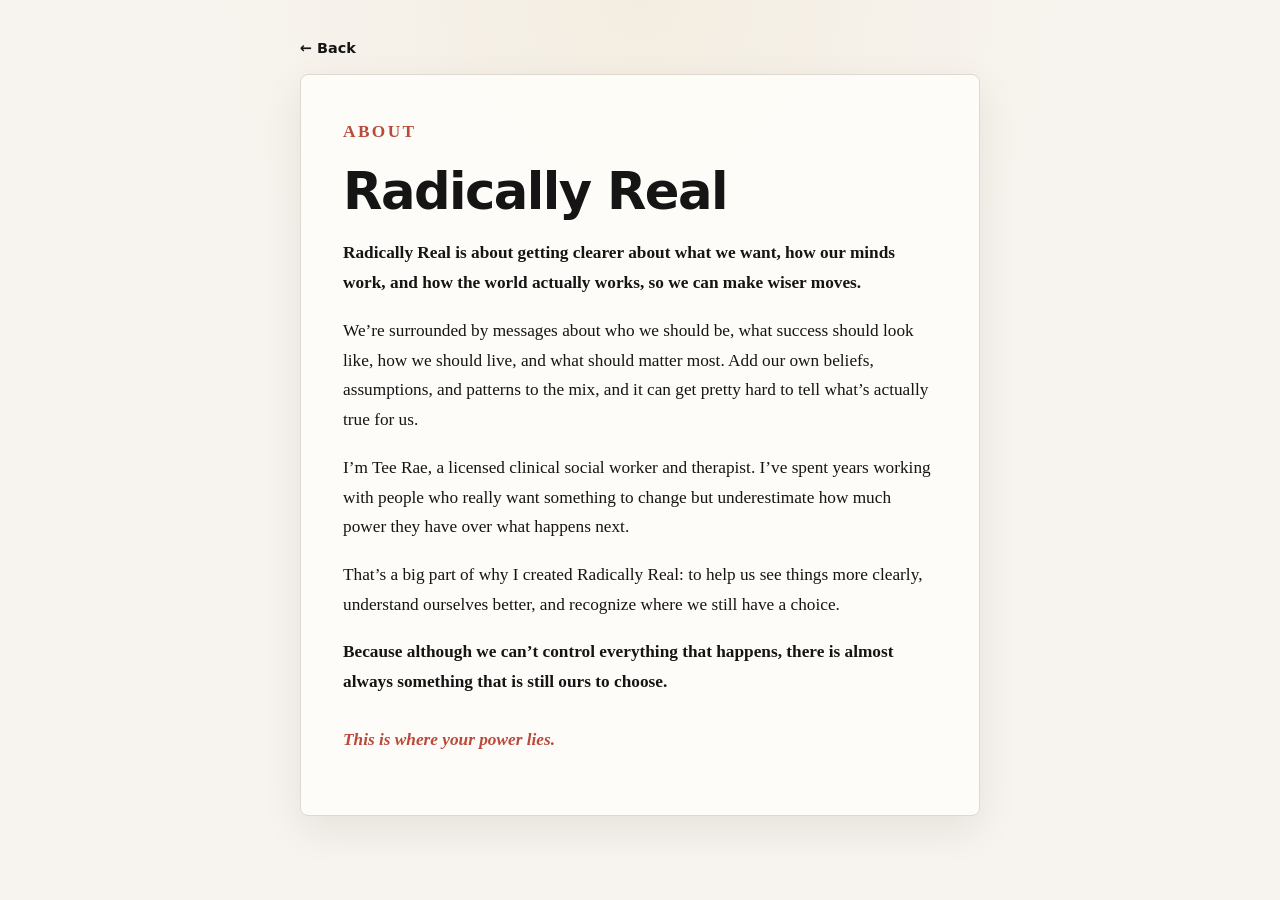
==== about.html @ 1d426fca "Add files via upload" ====
<!doctype html>
<html lang="en">
<head>
  <meta charset="utf-8" />
  <meta name="viewport" content="width=device-width, initial-scale=1" />
  <meta name="description" content="About Radically Real and Tee Rae." />
  <title>About Radically Real</title>
  <link rel="stylesheet" href="styles.css" />
</head>
<body>
  <main class="site-shell">
    <a class="back-link" href="index.html">← Back</a>
    <article class="page-card">
      <p class="page-kicker">About</p>
      <h1>Radically Real</h1>

      <p><strong>Radically Real is about getting clearer about what we want, how our minds work, and how the world actually works, so we can make wiser moves.</strong></p>

      <p>We’re surrounded by messages about who we should be, what success should look like, how we should live, and what should matter most. Add our own beliefs, assumptions, and patterns to the mix, and it can get pretty hard to tell what’s actually true for us.</p>

      <p>I’m Tee Rae, a licensed clinical social worker and therapist. I’ve spent years working with people who really want something to change but underestimate how much power they have over what happens next.</p>

      <p>That’s a big part of why I created Radically Real: to help us see things more clearly, understand ourselves better, and recognize where we still have a choice.</p>

      <p><strong>Because although we can’t control everything that happens, there is almost always something that is still ours to choose.</strong></p>

      <p class="signature">This is where your power lies.</p>
    </article>
  </main>
</body>
</html>
---- styles.css ----
:root {
  --ivory: #f7f4ef;
  --paper: #fffdf9;
  --ink: #151515;
  --muted: #6f6a63;
  --amber: #c9922f;
  --rust: #b94a3a;
  --line: #ded8cf;
  --shadow: 0 14px 40px rgba(25, 22, 18, 0.08);
}

* { box-sizing: border-box; }

html { scroll-behavior: smooth; }

body {
  margin: 0;
  min-height: 100vh;
  background:
    radial-gradient(circle at top, rgba(201,146,47,0.07), transparent 28rem),
    var(--ivory);
  color: var(--ink);
  font-family: Inter, ui-sans-serif, system-ui, -apple-system, BlinkMacSystemFont, "Segoe UI", sans-serif;
  -webkit-font-smoothing: antialiased;
}

a { color: inherit; }

.site-shell {
  width: min(100% - 32px, 680px);
  margin: 0 auto;
  padding: 38px 0 28px;
}

.brand {
  text-align: center;
  margin-bottom: 28px;
}

.brand-logo {
  display: block;
  width: min(68vw, 330px);
  height: auto;
  margin: 0 auto 12px;
}

.tagline {
  margin: 0;
  font-family: Georgia, "Times New Roman", serif;
  font-size: clamp(1.08rem, 2.8vw, 1.28rem);
  font-style: italic;
  line-height: 1.5;
}

.link-stack {
  display: grid;
  gap: 14px;
}

.link-card {
  display: block;
  text-decoration: none;
  background: rgba(255, 253, 249, 0.92);
  border: 1px solid var(--ink);
  border-radius: 4px;
  padding: 19px 20px 18px;
  box-shadow: 0 5px 0 rgba(21,21,21,0.06);
  transition: transform 160ms ease, box-shadow 160ms ease, border-color 160ms ease;
}

.link-card:hover,
.link-card:focus-visible {
  transform: translateY(-2px);
  box-shadow: var(--shadow);
  border-color: var(--amber);
  outline: none;
}

.link-card.primary {
  border: 2px solid var(--amber);
  background: #fffaf1;
}

.link-title {
  display: block;
  font-size: 1rem;
  font-weight: 800;
  letter-spacing: 0.08em;
  text-transform: uppercase;
}

.link-subtitle {
  display: block;
  margin-top: 5px;
  color: var(--muted);
  font-family: Georgia, "Times New Roman", serif;
  font-size: 0.98rem;
  line-height: 1.4;
}

.footer {
  margin-top: 34px;
  text-align: center;
  color: var(--muted);
  font-size: 0.82rem;
}

.footer a {
  text-underline-offset: 3px;
}

.page-card {
  background: rgba(255,253,249,0.94);
  border: 1px solid var(--line);
  border-radius: 8px;
  padding: clamp(24px, 5vw, 42px);
  box-shadow: var(--shadow);
}

.page-kicker {
  margin: 0 0 8px;
  color: var(--rust);
  font-size: 0.78rem;
  font-weight: 800;
  letter-spacing: 0.14em;
  text-transform: uppercase;
}

h1 {
  margin: 0 0 20px;
  font-size: clamp(2rem, 7vw, 3.2rem);
  line-height: 1.05;
  letter-spacing: -0.03em;
}

.page-card p {
  margin: 0 0 18px;
  font-family: Georgia, "Times New Roman", serif;
  font-size: 1.08rem;
  line-height: 1.72;
}

.signature {
  margin-top: 28px !important;
  color: var(--rust);
  font-style: italic;
  font-weight: 700;
}

.back-link {
  display: inline-block;
  margin-bottom: 18px;
  font-size: 0.9rem;
  font-weight: 700;
  text-decoration: none;
}

.back-link:hover { text-decoration: underline; }

.contact-box {
  margin-top: 26px;
  padding: 20px;
  border: 1px solid var(--line);
  background: var(--paper);
}

.contact-box a {
  font-weight: 800;
  color: var(--rust);
  text-decoration-thickness: 1px;
  text-underline-offset: 3px;
}

.note {
  margin-top: 20px;
  color: var(--muted);
  font-size: 0.86rem;
  line-height: 1.5;
}

@media (max-width: 480px) {
  .site-shell { width: min(100% - 24px, 680px); padding-top: 24px; }
  .brand-logo { width: min(74vw, 300px); }
  .link-card { padding: 17px 17px 16px; }
}
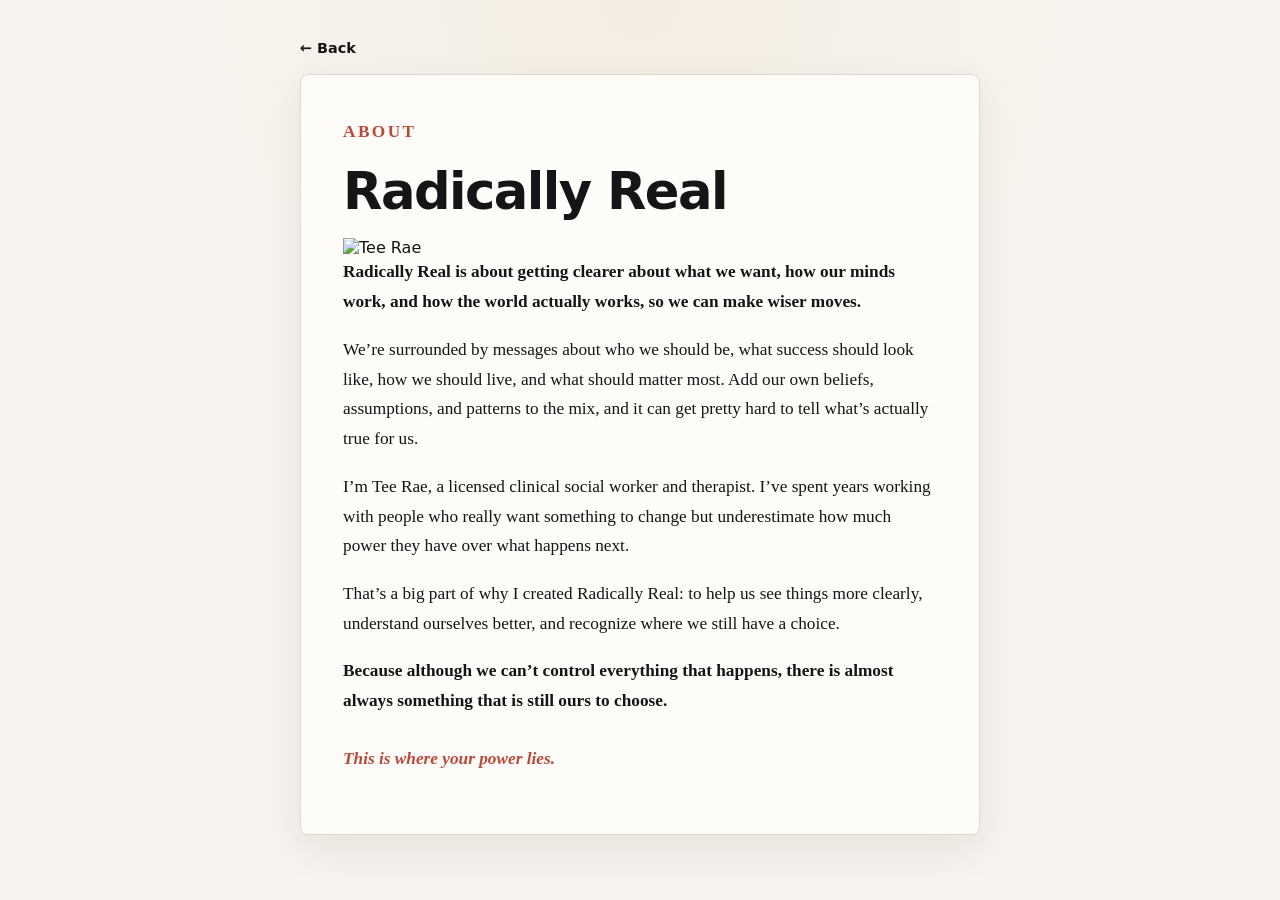
==== commit dcd1f200: "Add image to about page" ====
--- a/about.html
+++ b/about.html
@@ -13,7 +13,7 @@
     <article class="page-card">
       <p class="page-kicker">About</p>
       <h1>Radically Real</h1>
-
+      <img class="about-photo" src="tee rae about.png" alt="Tee Rae" />
       <p><strong>Radically Real is about getting clearer about what we want, how our minds work, and how the world actually works, so we can make wiser moves.</strong></p>
 
       <p>We’re surrounded by messages about who we should be, what success should look like, how we should live, and what should matter most. Add our own beliefs, assumptions, and patterns to the mix, and it can get pretty hard to tell what’s actually true for us.</p>
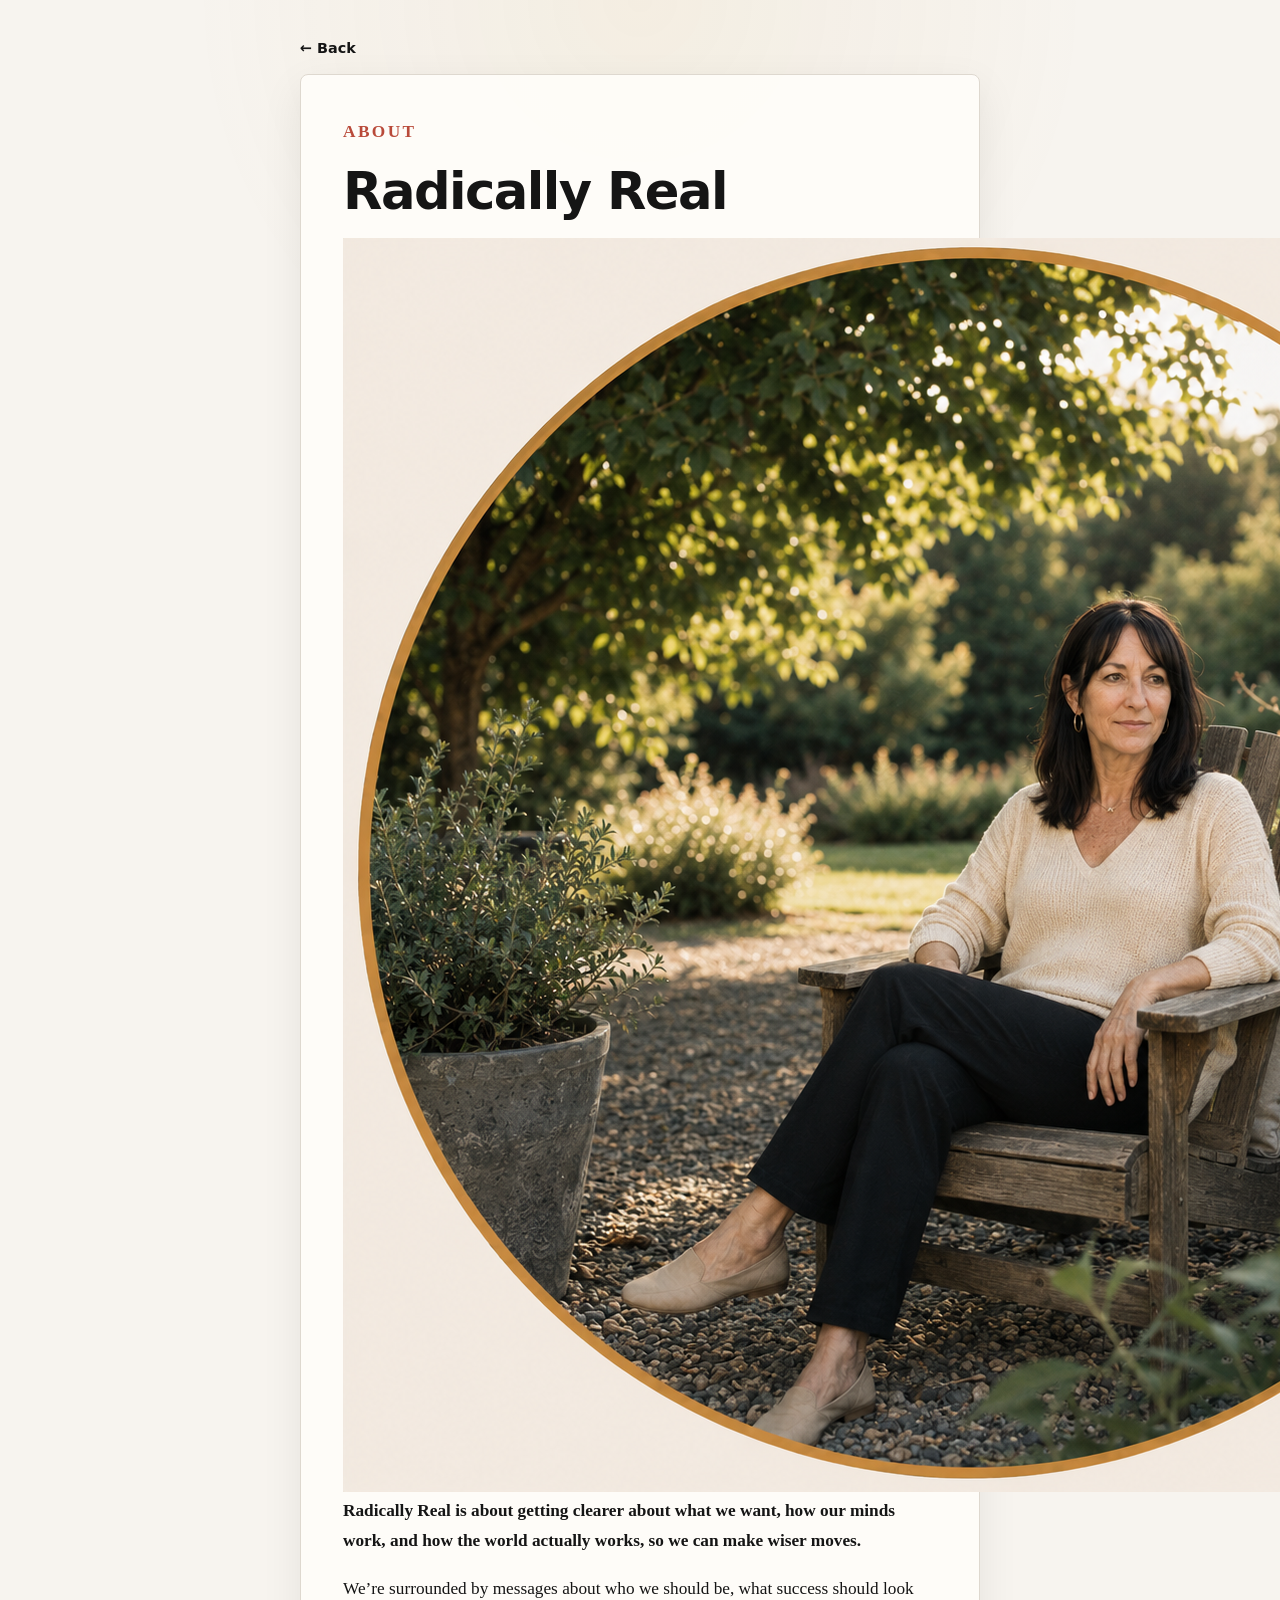
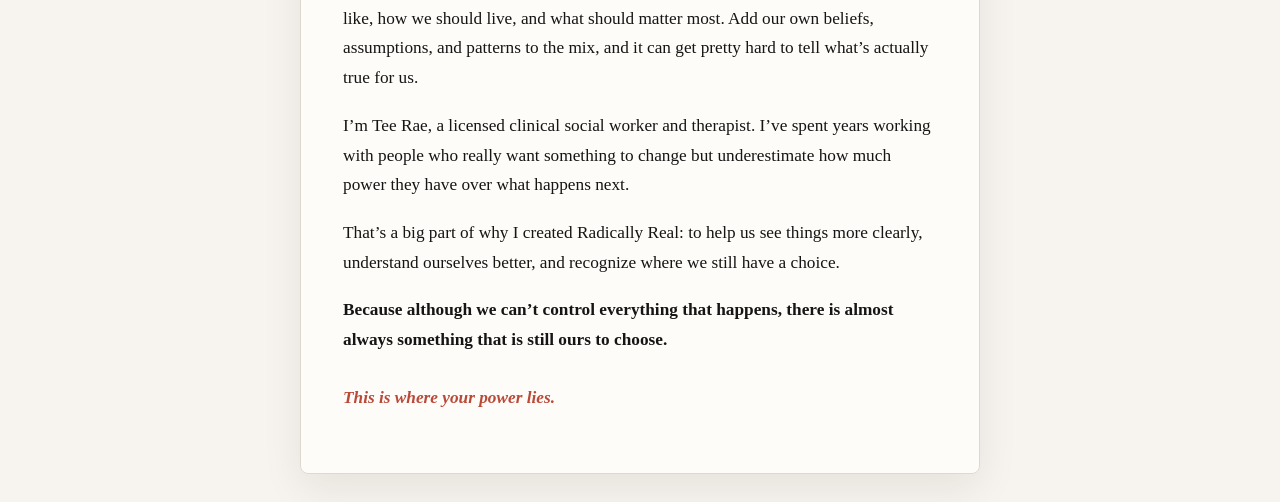
==== commit 22e82050: "Fix image source filename in about.html" ====
--- a/about.html
+++ b/about.html
@@ -13,7 +13,7 @@
     <article class="page-card">
       <p class="page-kicker">About</p>
       <h1>Radically Real</h1>
-      <img class="about-photo" src="tee rae about.png" alt="Tee Rae" />
+      <img class="about-photo" src="tee-rae-about.png" alt="Tee Rae" />
       <p><strong>Radically Real is about getting clearer about what we want, how our minds work, and how the world actually works, so we can make wiser moves.</strong></p>
 
       <p>We’re surrounded by messages about who we should be, what success should look like, how we should live, and what should matter most. Add our own beliefs, assumptions, and patterns to the mix, and it can get pretty hard to tell what’s actually true for us.</p>
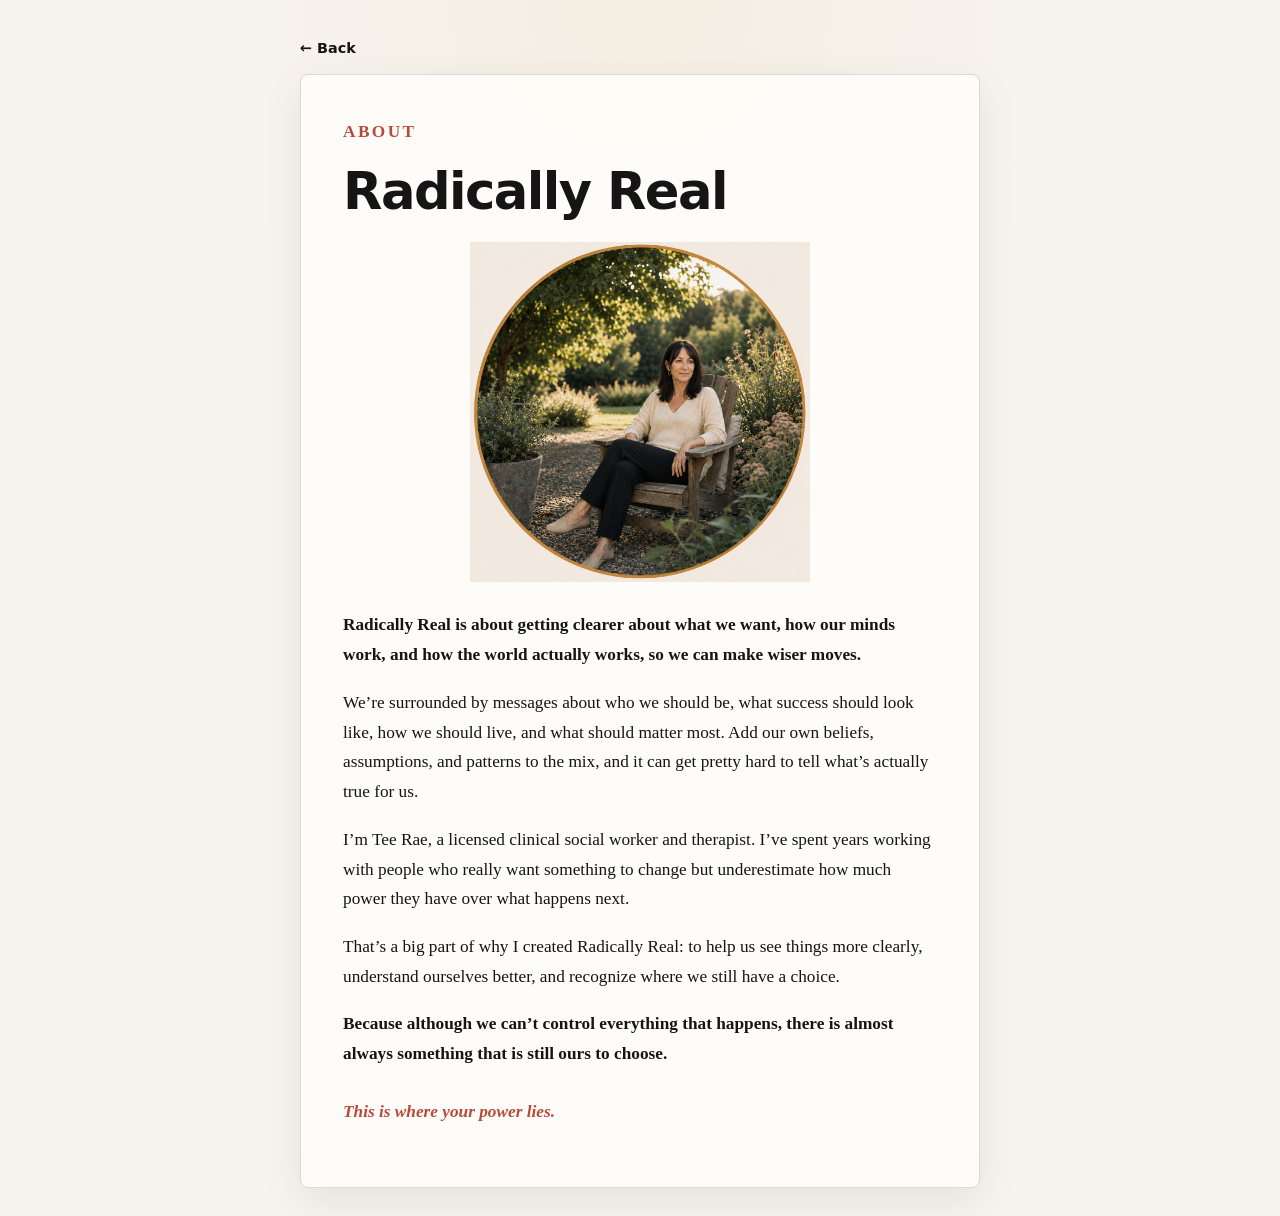
==== commit 0df59fc5: "Improve image display in about.html Updated image tag to include styling for better responsiveness." ====
--- a/about.html
+++ b/about.html
@@ -13,7 +13,7 @@
     <article class="page-card">
       <p class="page-kicker">About</p>
       <h1>Radically Real</h1>
-      <img class="about-photo" src="tee-rae-about.png" alt="Tee Rae" />
+      <img src="tee-rae-about.png" alt="Tee Rae" style="display:block; width:min(340px, 68vw); max-width:100%; height:auto; margin:24px auto 28px;" />
       <p><strong>Radically Real is about getting clearer about what we want, how our minds work, and how the world actually works, so we can make wiser moves.</strong></p>
 
       <p>We’re surrounded by messages about who we should be, what success should look like, how we should live, and what should matter most. Add our own beliefs, assumptions, and patterns to the mix, and it can get pretty hard to tell what’s actually true for us.</p>
--- a/styles.css
+++ b/styles.css
@@ -178,8 +178,23 @@
   line-height: 1.5;
 }
 
+.about-photo {
+  display: block;
+  width: 100%;
+  max-width: 340px;
+  height: auto;
+  margin: 24px auto 28px;
+}
+
 @media (max-width: 480px) {
   .site-shell { width: min(100% - 24px, 680px); padding-top: 24px; }
   .brand-logo { width: min(74vw, 300px); }
   .link-card { padding: 17px 17px 16px; }
-}
+
+  .about-photo {
+    width: 82%;
+    max-width: 280px;
+    height: auto;
+    margin: 18px auto 22px;
+  }
+}
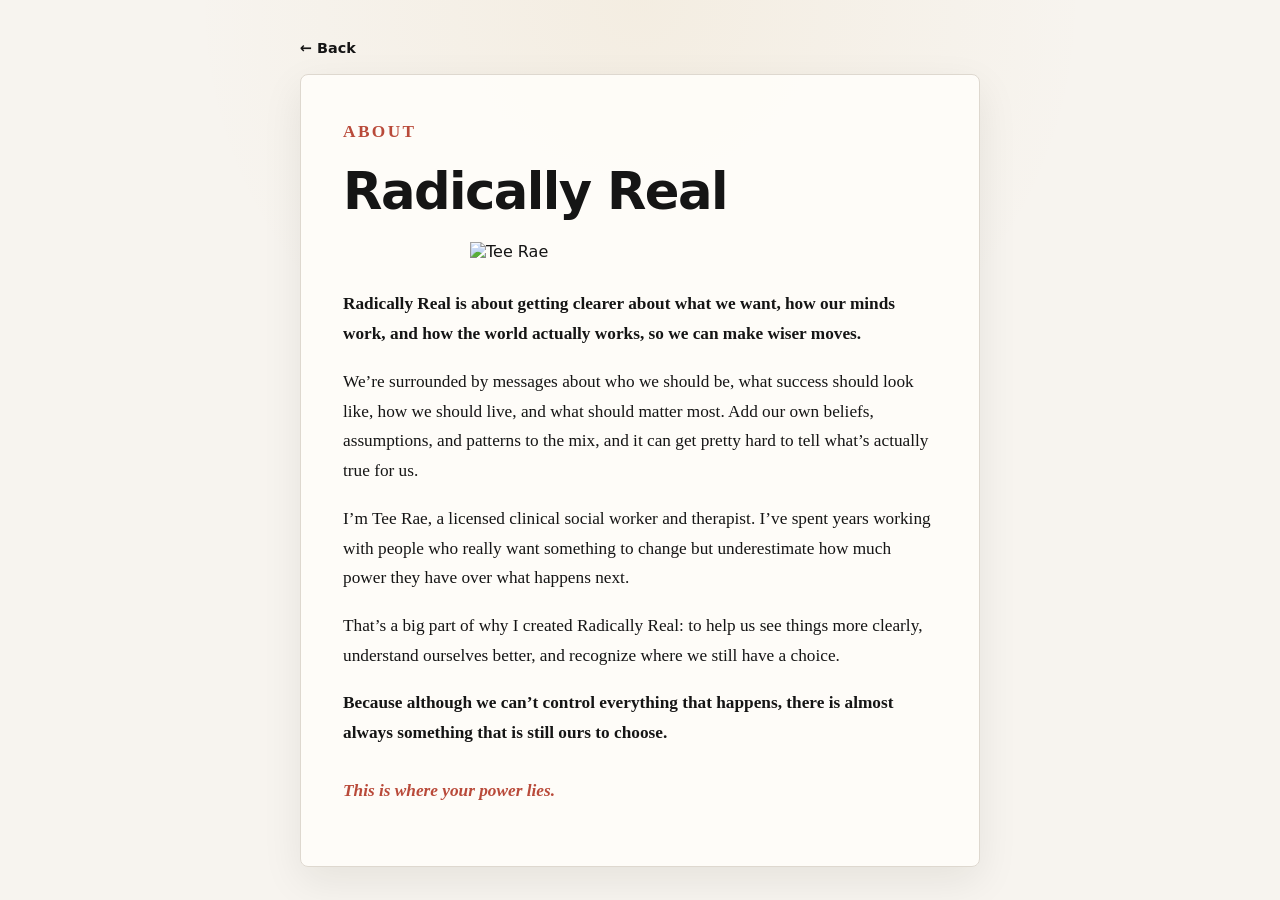
==== commit 16c6ce03: "Update image source in about.html" ====
--- a/about.html
+++ b/about.html
@@ -13,7 +13,7 @@
     <article class="page-card">
       <p class="page-kicker">About</p>
       <h1>Radically Real</h1>
-      <img src="tee-rae-about.png" alt="Tee Rae" style="display:block; width:min(340px, 68vw); max-width:100%; height:auto; margin:24px auto 28px;" />
+      <img src="newaboutpng" alt="Tee Rae" style="display:block; width:min(340px, 68vw); max-width:100%; height:auto; margin:24px auto 28px;" />
       <p><strong>Radically Real is about getting clearer about what we want, how our minds work, and how the world actually works, so we can make wiser moves.</strong></p>
 
       <p>We’re surrounded by messages about who we should be, what success should look like, how we should live, and what should matter most. Add our own beliefs, assumptions, and patterns to the mix, and it can get pretty hard to tell what’s actually true for us.</p>
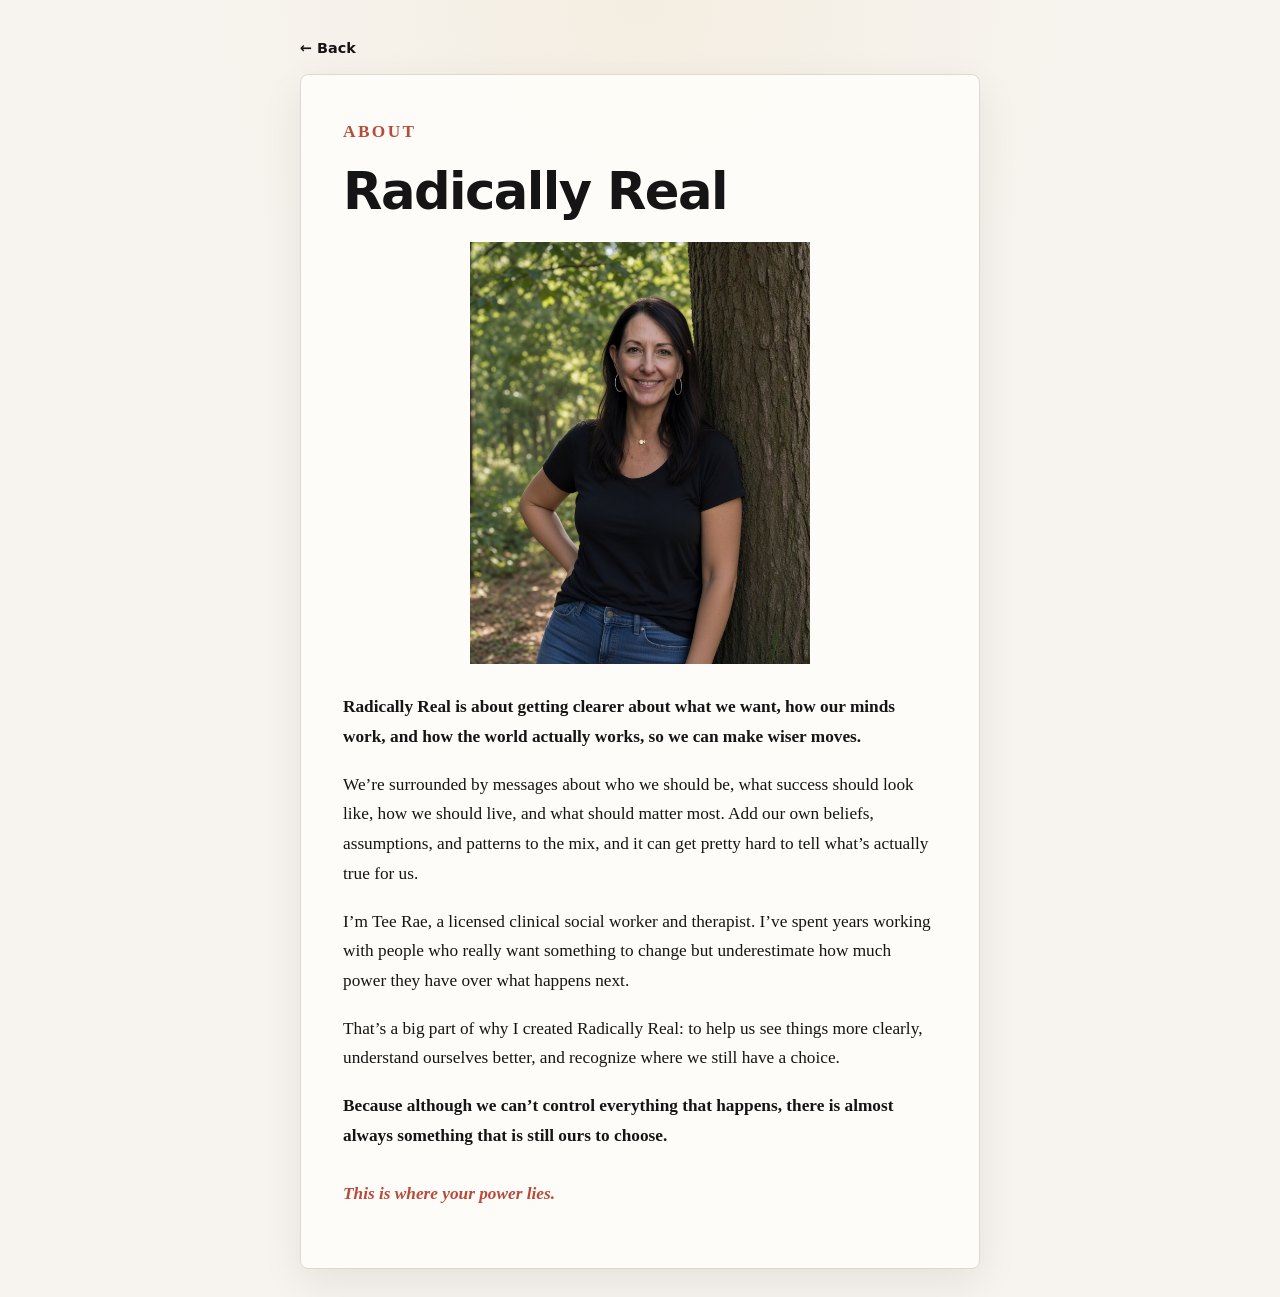
==== commit 7aaee3a2: "Fix image source in about.html" ====
--- a/about.html
+++ b/about.html
@@ -13,7 +13,7 @@
     <article class="page-card">
       <p class="page-kicker">About</p>
       <h1>Radically Real</h1>
-      <img src="newaboutpng" alt="Tee Rae" style="display:block; width:min(340px, 68vw); max-width:100%; height:auto; margin:24px auto 28px;" />
+      <img src="newabout.png" alt="Tee Rae" style="display:block; width:min(340px, 68vw); max-width:100%; height:auto; margin:24px auto 28px;" />
       <p><strong>Radically Real is about getting clearer about what we want, how our minds work, and how the world actually works, so we can make wiser moves.</strong></p>
 
       <p>We’re surrounded by messages about who we should be, what success should look like, how we should live, and what should matter most. Add our own beliefs, assumptions, and patterns to the mix, and it can get pretty hard to tell what’s actually true for us.</p>
